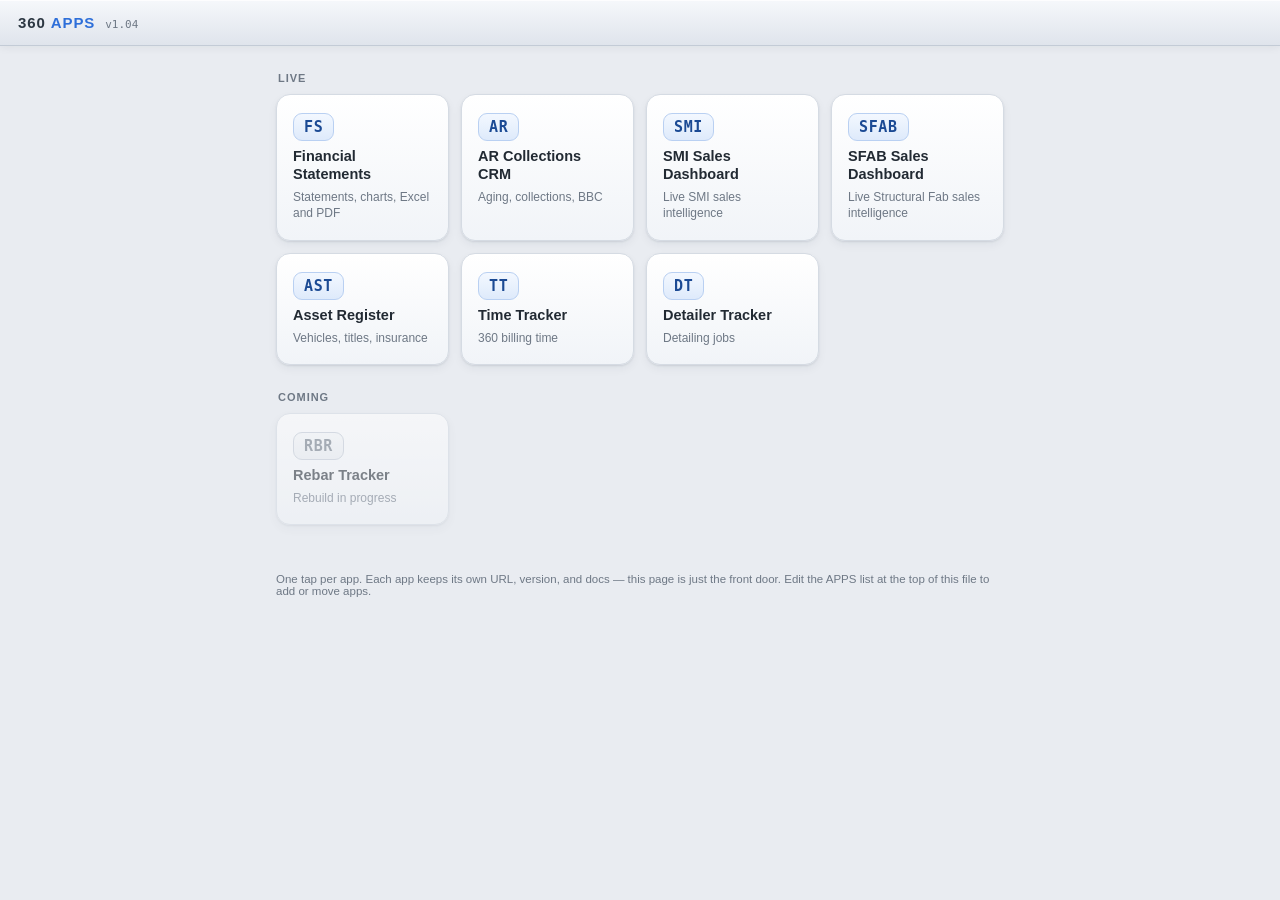
==== index.html @ 9ad6a9b8 "Fix Detailer Tracker hub link" ====
<!doctype html>
<html lang="en">
<head>
<meta charset="utf-8">
<meta name="viewport" content="width=device-width,initial-scale=1">
<title>360 Apps</title>
<style>
:root{
  --bg:#E9ECF1; --ink:#222A33; --muted:#6E7885; --line:#D5DBE3; --line2:#C3CBD6;
  --silver1:#FDFDFE; --silver2:#E6EAF0;
  --blue:#2E6FD9; --blue2:#1F5AB8; --blue-line:#B9D0F2;
  --mono:ui-monospace,SFMono-Regular,Menlo,Consolas,monospace;
  --sans:-apple-system,BlinkMacSystemFont,"Segoe UI",Roboto,Helvetica,Arial,sans-serif;
  --lift:0 1px 0 rgba(255,255,255,.9) inset, 0 1px 2px rgba(28,40,58,.10), 0 4px 10px rgba(28,40,58,.05);
  --press:0 1px 2px rgba(28,40,58,.14) inset;
}
*{box-sizing:border-box}
body{margin:0;background:var(--bg);color:var(--ink);font-family:var(--sans);-webkit-text-size-adjust:100%}
header{background:linear-gradient(180deg,#F6F8FB,#DFE4EC);border-bottom:1px solid var(--line2);
  padding:14px 18px;box-shadow:0 1px 0 rgba(255,255,255,.8) inset,0 2px 8px rgba(28,40,58,.06);
  display:flex;align-items:baseline;gap:10px}
.brand{font-weight:750;letter-spacing:.06em;font-size:15px;color:#2C3742}
.brand b{color:var(--blue)}
.ver{font-family:var(--mono);font-size:11px;color:var(--muted)}
main{max-width:760px;margin:0 auto;padding:22px 16px 48px}
.grid{display:grid;grid-template-columns:repeat(auto-fill,minmax(160px,1fr));gap:12px}
a.app{display:flex;flex-direction:column;gap:6px;padding:18px 16px;border-radius:14px;text-decoration:none;color:var(--ink);
  background:linear-gradient(180deg,#FFFFFF,#F1F4F8);border:1px solid var(--line);box-shadow:var(--lift);min-height:112px}
a.app:hover{background:linear-gradient(180deg,#fff,#EDF1F6);border-color:#AEBCCB}
a.app:active{box-shadow:var(--press);transform:translateY(1px)}
a.app .glyph{font-family:var(--mono);font-weight:800;font-size:15px;letter-spacing:.04em;color:#1B4A94;
  background:linear-gradient(180deg,#F3F8FF,#DEEAFB);border:1px solid var(--blue-line);border-radius:9px;
  padding:4px 10px;align-self:flex-start}
a.app .nm{font-weight:700;font-size:14.5px;line-height:1.25}
a.app .ds{font-size:12px;color:var(--muted);line-height:1.35}
a.app.soon{opacity:.55;pointer-events:none}
a.app.soon .glyph{color:var(--muted);background:linear-gradient(180deg,#F8F9FB,#EBEEF2);border-color:var(--line2)}
.sect{font-size:11px;text-transform:uppercase;letter-spacing:.09em;color:var(--muted);font-weight:700;margin:26px 2px 10px}
.sect:first-of-type{margin-top:4px}
footer{max-width:760px;margin:0 auto;padding:0 16px 30px;font-size:11.5px;color:var(--muted)}
</style>
</head>
<body>
<header><span class="brand">360 <b>APPS</b></span><span class="ver">v1.04</span></header>
<main>
  <div class="sect">Live</div>
  <div class="grid" id="live"></div>
  <div class="sect">Coming</div>
  <div class="grid" id="soon"></div>
</main>
<footer>One tap per app. Each app keeps its own URL, version, and docs — this page is just the front door. Edit the APPS list at the top of this file to add or move apps.</footer>
<script>
// ====== EDIT THIS LIST ======
const APPS=[
  {glyph:"FS",   name:"Financial Statements", desc:"Statements, charts, Excel and PDF",       url:"https://jonj360.github.io/financial-statements/", live:true},
  {glyph:"AR",   name:"AR Collections CRM",   desc:"Aging, collections, BBC",                 url:"https://jonj360.github.io/SMI-AR-CRM/",          live:true},
  {glyph:"SMI",  name:"SMI Sales Dashboard",  desc:"Live SMI sales intelligence",             url:"https://jonj360.github.io/SMI-Sales-Dashboard/", live:true},
  {glyph:"SFAB", name:"SFAB Sales Dashboard", desc:"Live Structural Fab sales intelligence", url:"https://jonj360.github.io/SFAB-Sales-Dashboard/",live:true},
  {glyph:"AST",  name:"Asset Register",        desc:"Vehicles, titles, insurance",             url:"https://jonj360.github.io/assets/",              live:true},
  {glyph:"TT",   name:"Time Tracker",          desc:"360 billing time",                        url:"https://jonj360.github.io/timetracker/",         live:true},
  {glyph:"DT",   name:"Detailer Tracker",      desc:"Detailing jobs",                          url:"https://jonj360.github.io/weekly-tracker/",        live:true},
  {glyph:"RBR",  name:"Rebar Tracker",         desc:"Rebuild in progress",                     url:"#",                                              live:false}
];
// ============================
const esc=s=>String(s).replace(/[&<>"']/g,c=>({"&":"&amp;","<":"&lt;",">":"&gt;",'"':"&quot;","'":"&#39;"}[c]));
const card=a=>`<a class="app${a.live?"":" soon"}" href="${esc(a.url)}">
  <span class="glyph">${esc(a.glyph)}</span>
  <span class="nm">${esc(a.name)}</span>
  <span class="ds">${esc(a.desc)}</span></a>`;
document.getElementById("live").innerHTML=APPS.filter(a=>a.live).map(card).join("");
document.getElementById("soon").innerHTML=APPS.filter(a=>!a.live).map(card).join("")||'<span class="ds" style="color:var(--muted);font-size:12px">Nothing queued.</span>';
</script>
</body>
</html>
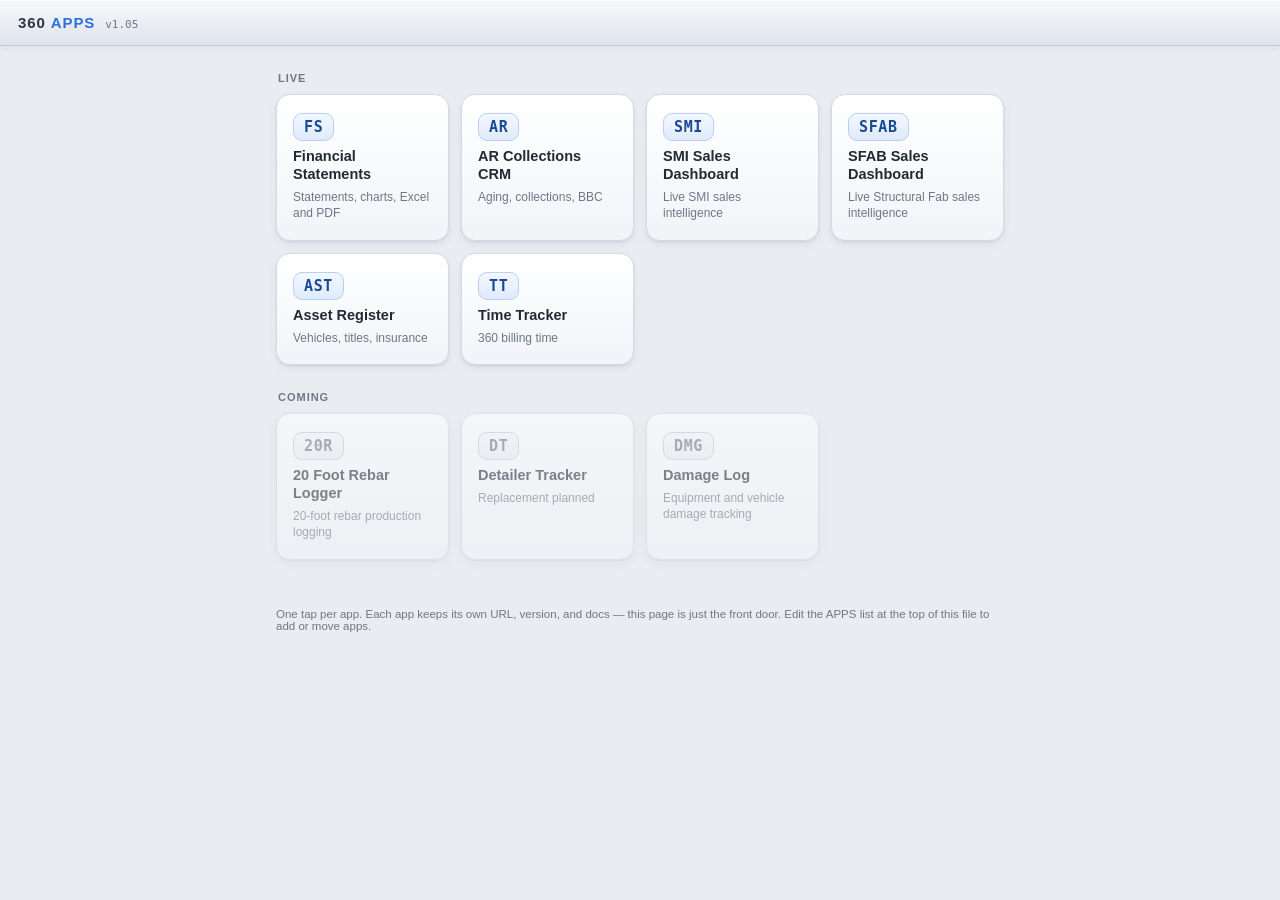
==== commit 90186d57: "Update coming apps lineup" ====
--- a/index.html
+++ b/index.html
@@ -41,7 +41,7 @@
 </style>
 </head>
 <body>
-<header><span class="brand">360 <b>APPS</b></span><span class="ver">v1.04</span></header>
+<header><span class="brand">360 <b>APPS</b></span><span class="ver">v1.05</span></header>
 <main>
   <div class="sect">Live</div>
   <div class="grid" id="live"></div>
@@ -58,8 +58,9 @@
   {glyph:"SFAB", name:"SFAB Sales Dashboard", desc:"Live Structural Fab sales intelligence", url:"https://jonj360.github.io/SFAB-Sales-Dashboard/",live:true},
   {glyph:"AST",  name:"Asset Register",        desc:"Vehicles, titles, insurance",             url:"https://jonj360.github.io/assets/",              live:true},
   {glyph:"TT",   name:"Time Tracker",          desc:"360 billing time",                        url:"https://jonj360.github.io/timetracker/",         live:true},
-  {glyph:"DT",   name:"Detailer Tracker",      desc:"Detailing jobs",                          url:"https://jonj360.github.io/weekly-tracker/",        live:true},
-  {glyph:"RBR",  name:"Rebar Tracker",         desc:"Rebuild in progress",                     url:"#",                                              live:false}
+  {glyph:"20R",  name:"20 Foot Rebar Logger",  desc:"20-foot rebar production logging",        url:"#",                                              live:false},
+  {glyph:"DT",   name:"Detailer Tracker",      desc:"Replacement planned",                     url:"#",                                              live:false},
+  {glyph:"DMG",  name:"Damage Log",             desc:"Equipment and vehicle damage tracking",    url:"#",                                              live:false}
 ];
 // ============================
 const esc=s=>String(s).replace(/[&<>"']/g,c=>({"&":"&amp;","<":"&lt;",">":"&gt;",'"':"&quot;","'":"&#39;"}[c]));
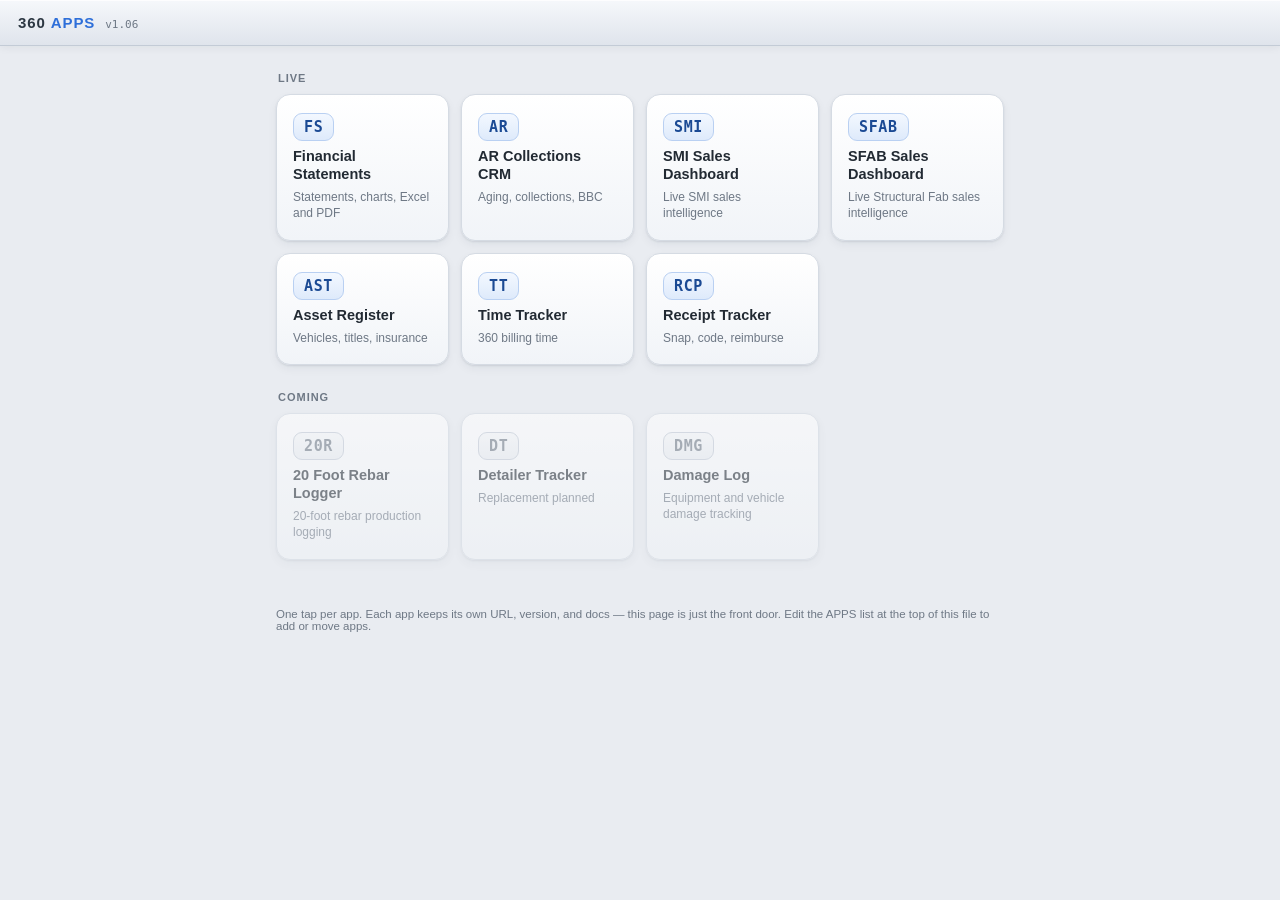
==== commit bc21c59a: "Add Receipt Tracker to hub (v1.06)" ====
--- a/index.html
+++ b/index.html
@@ -41,7 +41,7 @@
 </style>
 </head>
 <body>
-<header><span class="brand">360 <b>APPS</b></span><span class="ver">v1.05</span></header>
+<header><span class="brand">360 <b>APPS</b></span><span class="ver">v1.06</span></header>
 <main>
   <div class="sect">Live</div>
   <div class="grid" id="live"></div>
@@ -58,6 +58,7 @@
   {glyph:"SFAB", name:"SFAB Sales Dashboard", desc:"Live Structural Fab sales intelligence", url:"https://jonj360.github.io/SFAB-Sales-Dashboard/",live:true},
   {glyph:"AST",  name:"Asset Register",        desc:"Vehicles, titles, insurance",             url:"https://jonj360.github.io/assets/",              live:true},
   {glyph:"TT",   name:"Time Tracker",          desc:"360 billing time",                        url:"https://jonj360.github.io/timetracker/",         live:true},
+  {glyph:"RCP",  name:"Receipt Tracker",       desc:"Snap, code, reimburse",                    url:"https://jonj360.github.io/receipts/",            live:true},
   {glyph:"20R",  name:"20 Foot Rebar Logger",  desc:"20-foot rebar production logging",        url:"#",                                              live:false},
   {glyph:"DT",   name:"Detailer Tracker",      desc:"Replacement planned",                     url:"#",                                              live:false},
   {glyph:"DMG",  name:"Damage Log",             desc:"Equipment and vehicle damage tracking",    url:"#",                                              live:false}
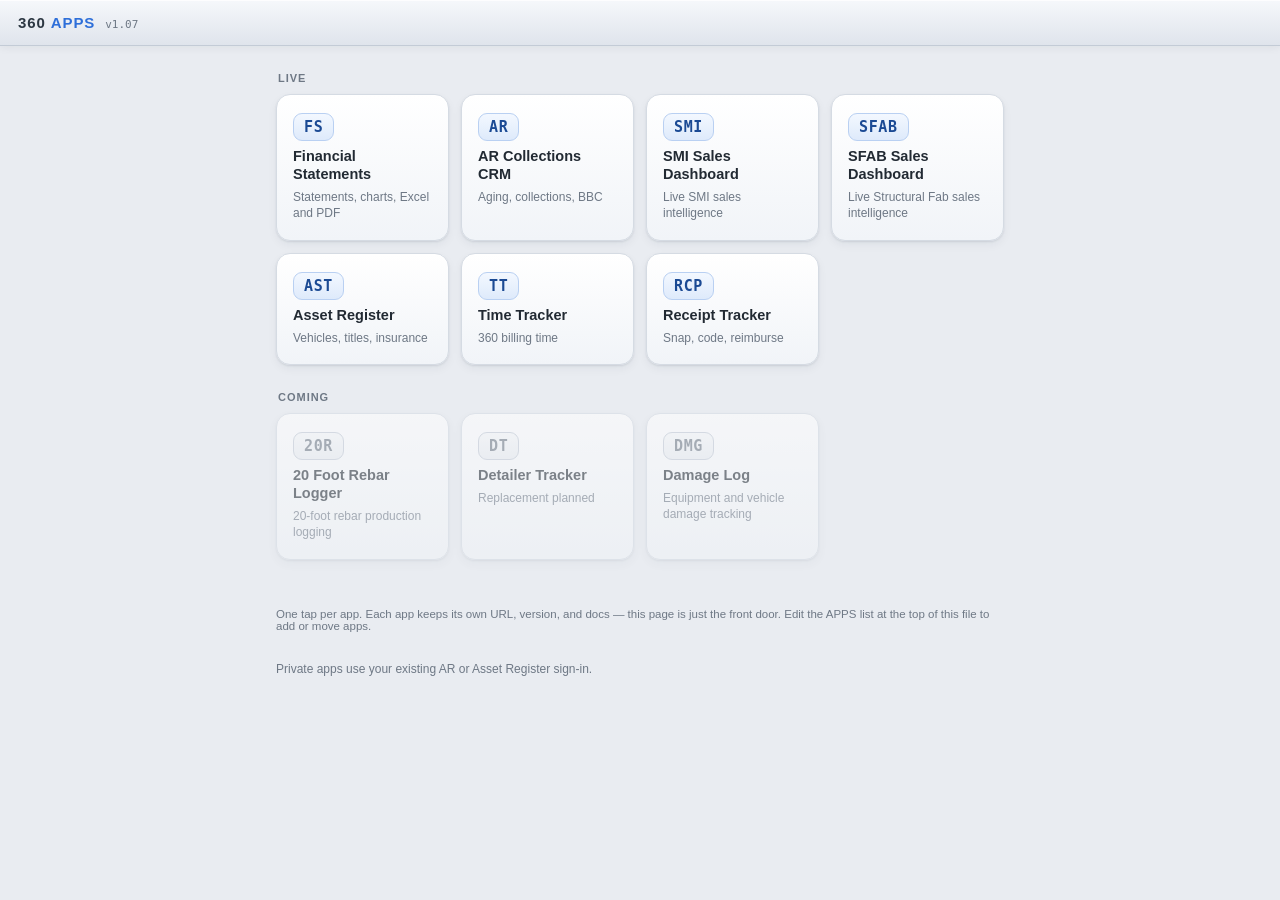
==== commit 9eb9d07e: "Add Jon-only AP hub card using existing 360 sessions" ====
--- a/index.html
+++ b/index.html
@@ -41,7 +41,7 @@
 </style>
 </head>
 <body>
-<header><span class="brand">360 <b>APPS</b></span><span class="ver">v1.06</span></header>
+<header><span class="brand">360 <b>APPS</b></span><span class="ver">v1.07</span></header>
 <main>
   <div class="sect">Live</div>
   <div class="grid" id="live"></div>
@@ -54,6 +54,7 @@
 const APPS=[
   {glyph:"FS",   name:"Financial Statements", desc:"Statements, charts, Excel and PDF",       url:"https://jonj360.github.io/financial-statements/", live:true},
   {glyph:"AR",   name:"AR Collections CRM",   desc:"Aging, collections, BBC",                 url:"https://jonj360.github.io/SMI-AR-CRM/",          live:true},
+  {glyph:"AP",   name:"Accounts Payable SMI/SFAB", desc:"Payables, payment planning, vendor follow-up", url:"https://jonj360.github.io/SMI-AP-CRM/", live:true, ownerUid:"b605d98f-498e-4a94-94cf-e055ed2b5fcc"},
   {glyph:"SMI",  name:"SMI Sales Dashboard",  desc:"Live SMI sales intelligence",             url:"https://jonj360.github.io/SMI-Sales-Dashboard/", live:true},
   {glyph:"SFAB", name:"SFAB Sales Dashboard", desc:"Live Structural Fab sales intelligence", url:"https://jonj360.github.io/SFAB-Sales-Dashboard/",live:true},
   {glyph:"AST",  name:"Asset Register",        desc:"Vehicles, titles, insurance",             url:"https://jonj360.github.io/assets/",              live:true},
@@ -69,8 +70,17 @@
   <span class="glyph">${esc(a.glyph)}</span>
   <span class="nm">${esc(a.name)}</span>
   <span class="ds">${esc(a.desc)}</span></a>`;
-document.getElementById("live").innerHTML=APPS.filter(a=>a.live).map(card).join("");
-document.getElementById("soon").innerHTML=APPS.filter(a=>!a.live).map(card).join("")||'<span class="ds" style="color:var(--muted);font-size:12px">Nothing queued.</span>';
+// Visibility only: each destination must still enforce its own backend authorization.
+function renderApps(verifiedUser=null){
+  const visible=APPS.filter(a=>!a.ownerUid||a.ownerUid===verifiedUser?.id);
+  document.getElementById("live").innerHTML=visible.filter(a=>a.live).map(card).join("");
+  document.getElementById("soon").innerHTML=visible.filter(a=>!a.live).map(card).join("")||'<span class="ds" style="color:var(--muted);font-size:12px">Nothing queued.</span>';
+}
+renderApps();
 </script>
+<p id="identity-status" style="max-width:728px;margin:0 auto 20px;color:var(--muted);font-size:12px" role="status">Checking your existing 360 sign-in…</p>
+<script src="./vendor/supabase.min.js"></script>
+<script src="./shared-session.js"></script>
+<script src="./hub-auth.js"></script>
 </body>
 </html>
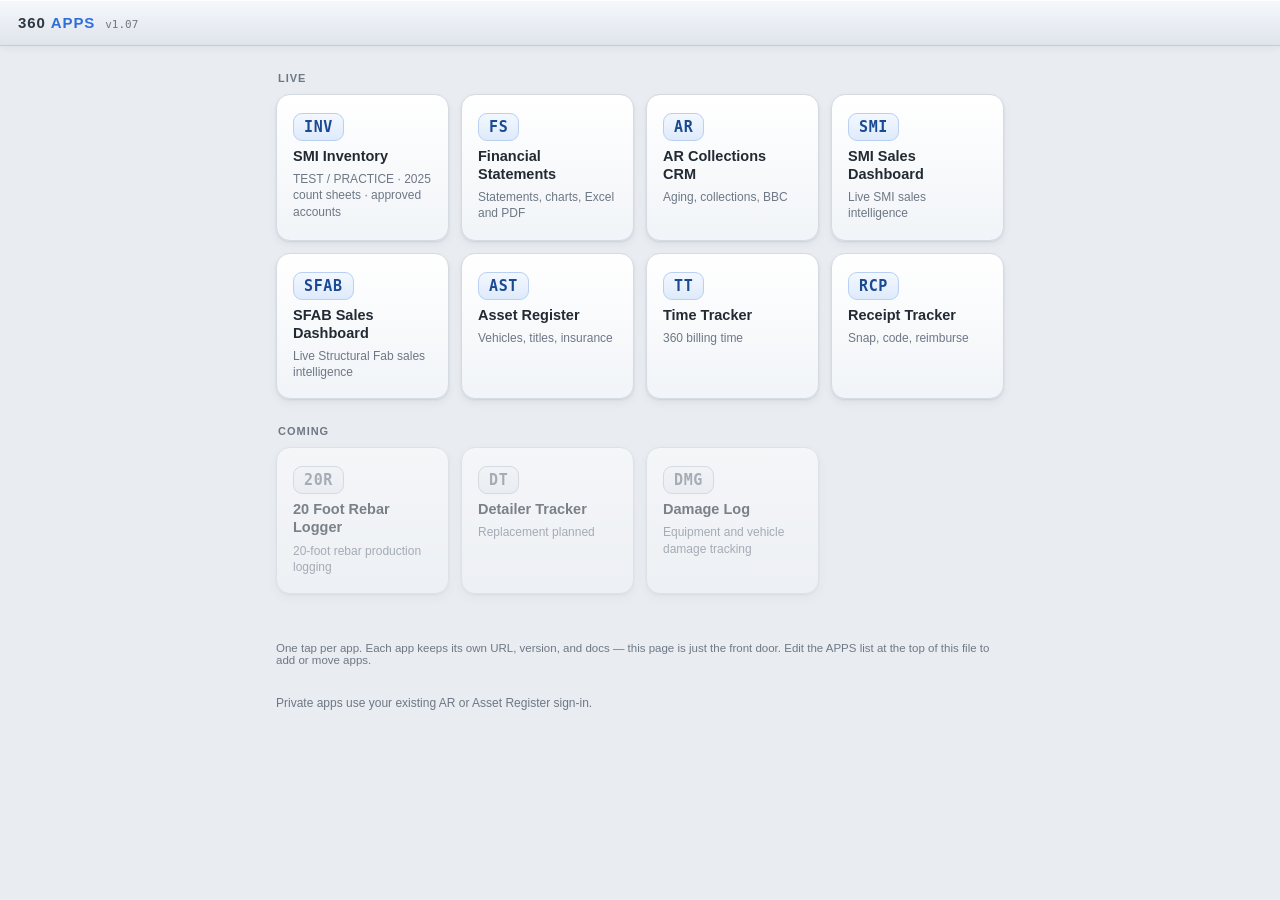
==== commit e68ff14c: "Add SMI Inventory test/practice pilot to Hub" ====
--- a/index.html
+++ b/index.html
@@ -52,6 +52,7 @@
 <script>
 // ====== EDIT THIS LIST ======
 const APPS=[
+  {glyph:"INV", name:"SMI Inventory", desc:"TEST / PRACTICE · 2025 count sheets · approved accounts", url:"https://jonj360.github.io/SMI-Inventory/", live:true},
   {glyph:"FS",   name:"Financial Statements", desc:"Statements, charts, Excel and PDF",       url:"https://jonj360.github.io/financial-statements/", live:true},
   {glyph:"AR",   name:"AR Collections CRM",   desc:"Aging, collections, BBC",                 url:"https://jonj360.github.io/SMI-AR-CRM/",          live:true},
   {glyph:"AP",   name:"Accounts Payable SMI/SFAB", desc:"Payables, payment planning, vendor follow-up", url:"https://jonj360.github.io/SMI-AP-CRM/", live:true, ownerUid:"b605d98f-498e-4a94-94cf-e055ed2b5fcc"},
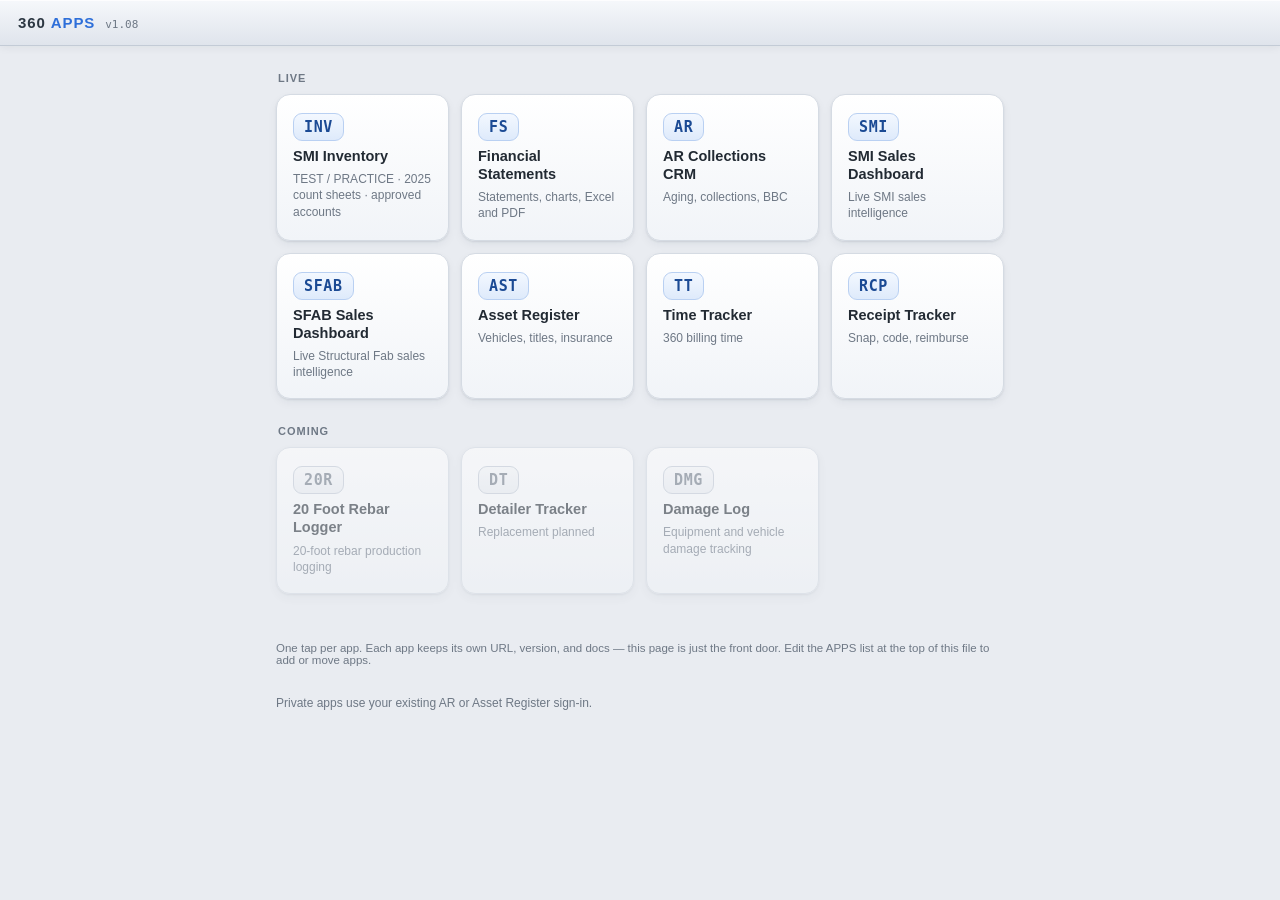
==== commit a2d0594f: "Publish Corporate frontend and exact-owner Hub card" ====
--- a/index.html
+++ b/index.html
@@ -41,7 +41,7 @@
 </style>
 </head>
 <body>
-<header><span class="brand">360 <b>APPS</b></span><span class="ver">v1.07</span></header>
+<header><span class="brand">360 <b>APPS</b></span><span class="ver">v1.08</span></header>
 <main>
   <div class="sect">Live</div>
   <div class="grid" id="live"></div>
@@ -52,6 +52,7 @@
 <script>
 // ====== EDIT THIS LIST ======
 const APPS=[
+  {glyph:"CORP", name:"Corporate", desc:"Companies, officers, documents", url:"https://jonj360.github.io/apps/corporate/", live:true, ownerUid:"b605d98f-498e-4a94-94cf-e055ed2b5fcc"},
   {glyph:"INV", name:"SMI Inventory", desc:"TEST / PRACTICE · 2025 count sheets · approved accounts", url:"https://jonj360.github.io/SMI-Inventory/", live:true},
   {glyph:"FS",   name:"Financial Statements", desc:"Statements, charts, Excel and PDF",       url:"https://jonj360.github.io/financial-statements/", live:true},
   {glyph:"AR",   name:"AR Collections CRM",   desc:"Aging, collections, BBC",                 url:"https://jonj360.github.io/SMI-AR-CRM/",          live:true},
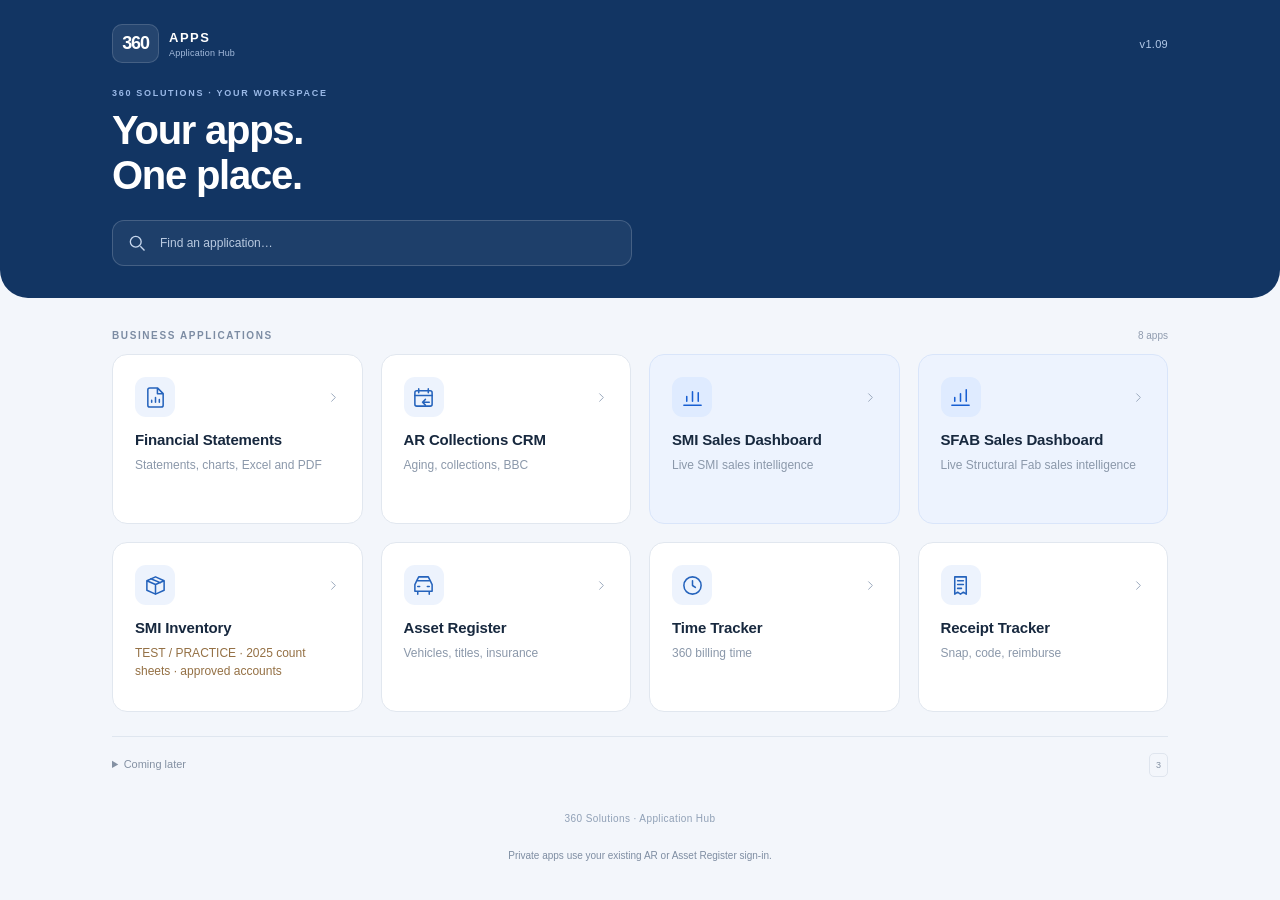
==== commit 65c9267a: "feat(hub): publish approved Executive Portfolio style (v1.09)" ====
--- a/index.html
+++ b/index.html
@@ -4,51 +4,10 @@
 <meta charset="utf-8">
 <meta name="viewport" content="width=device-width,initial-scale=1">
 <title>360 Apps</title>
-<style>
-:root{
-  --bg:#E9ECF1; --ink:#222A33; --muted:#6E7885; --line:#D5DBE3; --line2:#C3CBD6;
-  --silver1:#FDFDFE; --silver2:#E6EAF0;
-  --blue:#2E6FD9; --blue2:#1F5AB8; --blue-line:#B9D0F2;
-  --mono:ui-monospace,SFMono-Regular,Menlo,Consolas,monospace;
-  --sans:-apple-system,BlinkMacSystemFont,"Segoe UI",Roboto,Helvetica,Arial,sans-serif;
-  --lift:0 1px 0 rgba(255,255,255,.9) inset, 0 1px 2px rgba(28,40,58,.10), 0 4px 10px rgba(28,40,58,.05);
-  --press:0 1px 2px rgba(28,40,58,.14) inset;
-}
-*{box-sizing:border-box}
-body{margin:0;background:var(--bg);color:var(--ink);font-family:var(--sans);-webkit-text-size-adjust:100%}
-header{background:linear-gradient(180deg,#F6F8FB,#DFE4EC);border-bottom:1px solid var(--line2);
-  padding:14px 18px;box-shadow:0 1px 0 rgba(255,255,255,.8) inset,0 2px 8px rgba(28,40,58,.06);
-  display:flex;align-items:baseline;gap:10px}
-.brand{font-weight:750;letter-spacing:.06em;font-size:15px;color:#2C3742}
-.brand b{color:var(--blue)}
-.ver{font-family:var(--mono);font-size:11px;color:var(--muted)}
-main{max-width:760px;margin:0 auto;padding:22px 16px 48px}
-.grid{display:grid;grid-template-columns:repeat(auto-fill,minmax(160px,1fr));gap:12px}
-a.app{display:flex;flex-direction:column;gap:6px;padding:18px 16px;border-radius:14px;text-decoration:none;color:var(--ink);
-  background:linear-gradient(180deg,#FFFFFF,#F1F4F8);border:1px solid var(--line);box-shadow:var(--lift);min-height:112px}
-a.app:hover{background:linear-gradient(180deg,#fff,#EDF1F6);border-color:#AEBCCB}
-a.app:active{box-shadow:var(--press);transform:translateY(1px)}
-a.app .glyph{font-family:var(--mono);font-weight:800;font-size:15px;letter-spacing:.04em;color:#1B4A94;
-  background:linear-gradient(180deg,#F3F8FF,#DEEAFB);border:1px solid var(--blue-line);border-radius:9px;
-  padding:4px 10px;align-self:flex-start}
-a.app .nm{font-weight:700;font-size:14.5px;line-height:1.25}
-a.app .ds{font-size:12px;color:var(--muted);line-height:1.35}
-a.app.soon{opacity:.55;pointer-events:none}
-a.app.soon .glyph{color:var(--muted);background:linear-gradient(180deg,#F8F9FB,#EBEEF2);border-color:var(--line2)}
-.sect{font-size:11px;text-transform:uppercase;letter-spacing:.09em;color:var(--muted);font-weight:700;margin:26px 2px 10px}
-.sect:first-of-type{margin-top:4px}
-footer{max-width:760px;margin:0 auto;padding:0 16px 30px;font-size:11.5px;color:var(--muted)}
-</style>
+<link rel="stylesheet" href="executive-hub.css?v=1.09">
 </head>
 <body>
-<header><span class="brand">360 <b>APPS</b></span><span class="ver">v1.08</span></header>
-<main>
-  <div class="sect">Live</div>
-  <div class="grid" id="live"></div>
-  <div class="sect">Coming</div>
-  <div class="grid" id="soon"></div>
-</main>
-<footer>One tap per app. Each app keeps its own URL, version, and docs — this page is just the front door. Edit the APPS list at the top of this file to add or move apps.</footer>
+<div class="mast"><header><a class="brand" href="./" aria-label="360 Apps home"><span class="brand-mark">360</span><span class="brand-type">APPS<span>Application Hub</span></span></a><span class="ver">v1.09</span></header><div class="intro"><div class="eyebrow">360 SOLUTIONS · YOUR WORKSPACE</div><h1>Your apps.<br>One place.</h1><label class="search"><svg viewBox="0 0 24 24" fill="none" stroke="currentColor" stroke-width="1.6" aria-hidden="true"><circle cx="10.5" cy="10.5" r="6.5"/><path d="m16 16 5 5"/></svg><input id="appSearch" type="search" aria-label="Find an application" placeholder="Find an application…"></label></div></div><main><section><div class="section-head"><h2>Business applications</h2><span id="appCount" aria-live="polite"></span></div><div class="grid" id="live"></div><p class="empty" id="noMatches" hidden role="status">No matching applications. Try another search.</p></section><details class="planned"><summary>Coming later <span id="comingCount"></span></summary><div class="grid" id="soon"></div></details></main><footer>360 Solutions · Application Hub</footer>
 <script>
 // ====== EDIT THIS LIST ======
 const APPS=[
@@ -84,5 +43,6 @@
 <script src="./vendor/supabase.min.js"></script>
 <script src="./shared-session.js"></script>
 <script src="./hub-auth.js"></script>
+<script src="./executive-hub.js?v=1.09"></script>
 </body>
 </html>
--- a/executive-hub.css
+++ b/executive-hub.css
@@ -0,0 +1,3 @@
+*{box-sizing:border-box}html,body{margin:0;min-height:100%;font-family:Segoe UI,Arial,sans-serif;-webkit-font-smoothing:antialiased}body{background:#f4f6fa;color:#17283e;font-size:14px}button,input{font:inherit}a,button{-webkit-tap-highlight-color:transparent}button{cursor:pointer}button:focus-visible,a:focus-visible,input:focus-visible,summary:focus-visible{outline:3px solid #79a9ff;outline-offset:3px}svg{width:20px;height:20px;flex-shrink:0}button svg{pointer-events:none}header{display:flex;align-items:center;justify-content:space-between;padding:24px 22px 22px;max-width:620px;margin:auto}.brand{display:flex;align-items:center;gap:10px;text-decoration:none;color:inherit}.brand-mark{height:39px;width:47px;display:grid;place-items:center;background:#185fd2;color:white;border-radius:10px;font-size:18px;letter-spacing:-1.1px;font-weight:800}.brand-type{font-size:13px;letter-spacing:1.5px;font-weight:750}.brand-type>span{display:block;font-size:9px;font-weight:450;letter-spacing:.2px;color:#7e8da2;margin-top:3px}.view-button{height:40px;width:40px;background:none;border:1px solid #dce4ef;color:#70829b;border-radius:11px;display:grid;place-items:center}main{padding:0 22px 28px;max-width:620px;margin:auto}.search{display:flex;align-items:center;gap:11px;border:1px solid #dce4ee;border-radius:12px;padding:0 14px;height:48px;background:white;color:#8c9ab0}.search input{border:0;outline:none!important;background:none;min-width:0;width:100%;height:100%;font-size:12px;color:inherit}.search input::placeholder{color:#91a0b3}.key{display:none}.section-head{display:flex;justify-content:space-between;align-items:center;margin:24px 0 13px}.section-head h2{font-size:10px;letter-spacing:1.6px;text-transform:uppercase;margin:0;font-weight:750;color:#7c8ca3}.section-head span{font-size:10px;color:#8f9bae}.grid{display:grid;grid-template-columns:minmax(0,1fr) minmax(0,1fr);gap:12px}.app{color:inherit;text-decoration:none;min-width:0;transition:background .15s,border-color .15s,transform .15s}.app:hover{transform:translateY(-2px);border-color:#8eb2ef}.app-icon{display:grid;place-items:center;width:40px;height:40px;border-radius:11px;flex-shrink:0;color:#2563bc;background:#edf3fd}.app-icon svg{width:23px;height:23px}.app strong{display:block;font-size:13px;font-weight:650;line-height:1.35;letter-spacing:-.15px}.app small{display:block;font-size:10px;color:#8b98aa;line-height:1.5;margin-top:5px}.app>.app-text{min-width:0}.app>svg{color:#9caabe;width:15px;height:15px}.tile{position:relative;display:flex;flex-direction:column;align-items:flex-start;background:white;border:1px solid #e1e7ef;border-radius:15px;padding:17px 15px;min-height:153px;gap:13px}.tile>svg{position:absolute;right:14px;top:30px}.app[data-glyph="INV"] small{color:#9b7442}.row{display:flex;align-items:center;gap:13px;padding:17px 0;border-bottom:1px solid #e5eaf2}.row>.app-text{flex:1}.row strong{font-size:13px}.planned{margin-top:24px;color:#8491a3;font-size:11px;border-top:1px solid #dfe6ef;padding-top:16px}.planned summary{cursor:pointer;min-height:32px;line-height:22px}.planned summary span{float:right;border:1px solid #dfe5ee;border-radius:5px;padding:0 6px;font-size:9px}.planned div{padding:12px 0}.planned strong{font-size:12px;font-weight:550;color:#6a7f9a}.planned small{display:block;font-size:10px;margin-top:4px}.preview-footer{text-align:center;color:#9aa6b7;font-size:8px;letter-spacing:1px;margin:24px 0 0}.empty{color:#8293a9;text-align:center;padding:25px;font-size:13px}.filters{display:flex;gap:7px;overflow:auto;scrollbar-width:none;margin:17px 0 0}.filters button{padding:9px 12px;border-radius:7px;border:1px solid #dde5f0;background:transparent;color:#7688a3;font-size:10px;white-space:nowrap;min-height:36px}.filters button.active{background:#1e63d9;border-color:#1e63d9;color:#fff}h1{letter-spacing:-1.25px;font-weight:650;line-height:1.13}.toast{position:fixed;bottom:22px;left:22px;right:22px;z-index:20;background:#173251;color:white;border-radius:13px;padding:15px;font-size:12px;line-height:1.6;box-shadow:0 12px 40px #00132b33}.toast[hidden],[hidden]{display:none!important}@media(min-width:800px){main,header{max-width:700px}.grid{grid-template-columns:repeat(3,minmax(0,1fr))}}body{background:#f3f6fb}.mast{background:#123563;padding-bottom:24px;border-radius:0 0 23px 23px}.mast header{color:#fff;padding-bottom:25px}.mast .brand-mark{background:#ffffff15;border:1px solid #ffffff25}.mast .brand-type>span{color:#a4bbdc}.mast .view-button{color:#b9cde8;border-color:#ffffff25}.intro{max-width:620px;margin:auto;padding:0 22px}.intro .eyebrow{color:#9ab9e7;font-size:9px;font-weight:700;letter-spacing:1.7px}.intro h1{font-size:32px;color:#fff;margin:10px 0 22px}.intro .search{background:#ffffff0d;border-color:#ffffff2c;color:#c7d7ed;height:46px}.intro .search input::placeholder{color:#b9cae1}.section-head{margin-top:24px}.tile[data-glyph="SMI"],.tile[data-glyph="SFAB"]{background:#edf3fe;border-color:#d9e5fa}.tile[data-glyph="SMI"] .app-icon,.tile[data-glyph="SFAB"] .app-icon{background:#dfebff}.tile[data-glyph="SMI"] .app-icon svg,.tile[data-glyph="SFAB"] .app-icon svg{color:#185fd2}.tile strong{font-size:13px}.tile small{font-size:10px}.tile{min-height:150px}
+:root{--muted:#7e8da2}.app .nm{display:block;font-size:13px;font-weight:650;line-height:1.35;letter-spacing:-.15px}.app .ds{display:block;font-size:10px;color:#8b98aa;line-height:1.5;margin-top:5px}.app[data-glyph="INV"] .ds{color:#947044}.app .nm,.app .ds{overflow-wrap:anywhere}.mast .ver{font-size:11px;color:#b3c9e8;font-variant-numeric:tabular-nums;letter-spacing:.3px}.planned .grid{margin-top:10px}.planned .app{opacity:.65;pointer-events:none;box-shadow:none;min-height:130px}.planned .app-icon{background:#e8edf5;color:#7e8da2}.empty{border:1px dashed #cdd9ea;border-radius:12px;padding:24px}#identity-status{font-size:10px!important;line-height:1.6;max-width:576px!important;padding:0 22px;text-align:center}footer{color:#90a0b6;font-size:10px;text-align:center;padding:0 22px 24px;letter-spacing:.4px}
+@media(min-width:800px){header,.intro,main{max-width:1120px;padding-left:32px;padding-right:32px}.intro h1{font-size:40px}.intro .search{max-width:520px}.mast{border-radius:0 0 28px 28px;padding-bottom:32px}.tile{min-height:170px;padding:22px}.tile .app-text{max-width:100%}.tile>svg{right:21px;top:35px}.grid{gap:18px}.app .nm{font-size:15px}.app .ds{font-size:12px}.section-head{margin-top:32px}#identity-status{max-width:1056px!important}}@media(min-width:1100px){.grid{grid-template-columns:repeat(4,minmax(0,1fr))}}
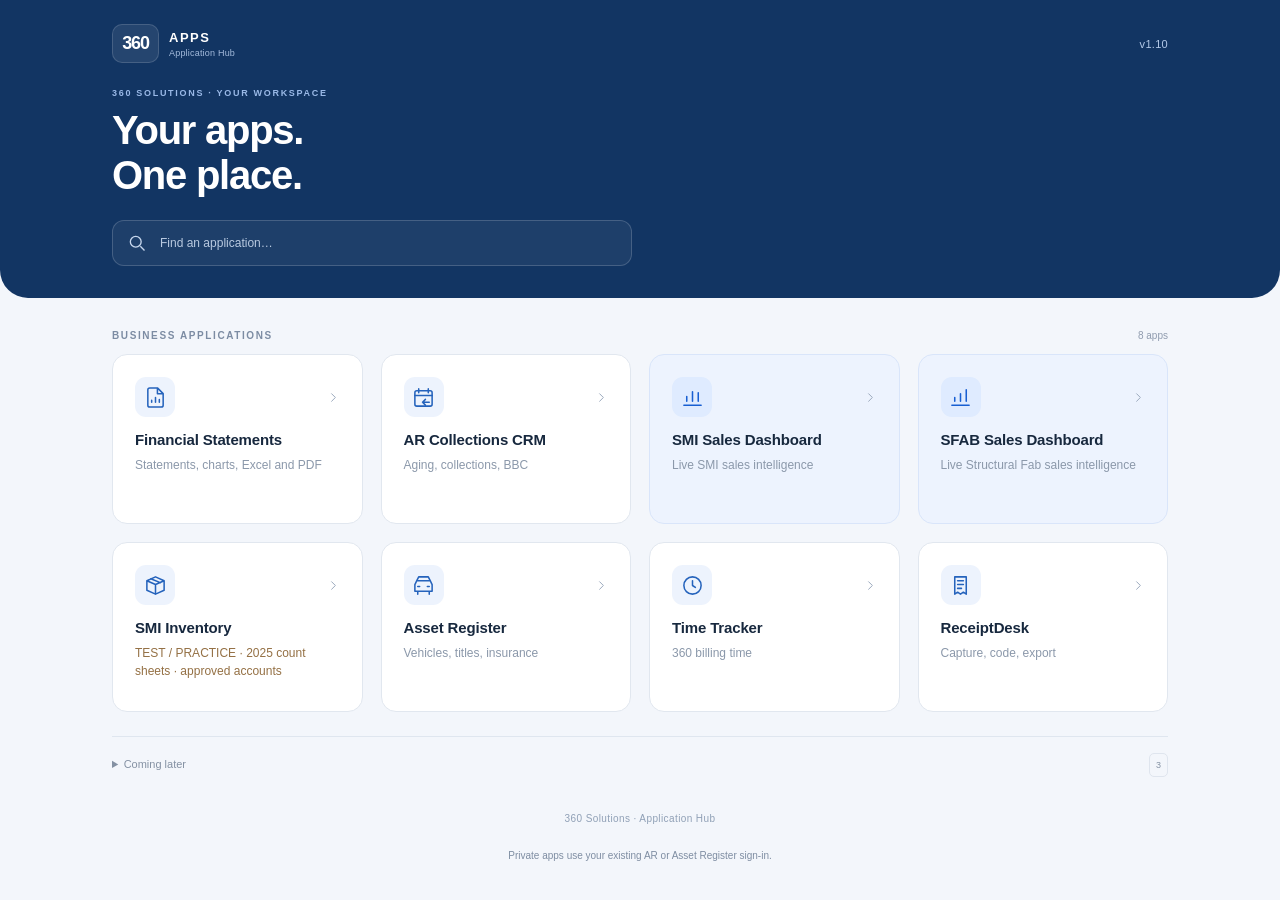
==== commit 5a9014ad: "Point Hub receipt card to ReceiptDesk private pilot" ====
--- a/index.html
+++ b/index.html
@@ -7,7 +7,7 @@
 <link rel="stylesheet" href="executive-hub.css?v=1.09">
 </head>
 <body>
-<div class="mast"><header><a class="brand" href="./" aria-label="360 Apps home"><span class="brand-mark">360</span><span class="brand-type">APPS<span>Application Hub</span></span></a><span class="ver">v1.09</span></header><div class="intro"><div class="eyebrow">360 SOLUTIONS · YOUR WORKSPACE</div><h1>Your apps.<br>One place.</h1><label class="search"><svg viewBox="0 0 24 24" fill="none" stroke="currentColor" stroke-width="1.6" aria-hidden="true"><circle cx="10.5" cy="10.5" r="6.5"/><path d="m16 16 5 5"/></svg><input id="appSearch" type="search" aria-label="Find an application" placeholder="Find an application…"></label></div></div><main><section><div class="section-head"><h2>Business applications</h2><span id="appCount" aria-live="polite"></span></div><div class="grid" id="live"></div><p class="empty" id="noMatches" hidden role="status">No matching applications. Try another search.</p></section><details class="planned"><summary>Coming later <span id="comingCount"></span></summary><div class="grid" id="soon"></div></details></main><footer>360 Solutions · Application Hub</footer>
+<div class="mast"><header><a class="brand" href="./" aria-label="360 Apps home"><span class="brand-mark">360</span><span class="brand-type">APPS<span>Application Hub</span></span></a><span class="ver">v1.10</span></header><div class="intro"><div class="eyebrow">360 SOLUTIONS · YOUR WORKSPACE</div><h1>Your apps.<br>One place.</h1><label class="search"><svg viewBox="0 0 24 24" fill="none" stroke="currentColor" stroke-width="1.6" aria-hidden="true"><circle cx="10.5" cy="10.5" r="6.5"/><path d="m16 16 5 5"/></svg><input id="appSearch" type="search" aria-label="Find an application" placeholder="Find an application…"></label></div></div><main><section><div class="section-head"><h2>Business applications</h2><span id="appCount" aria-live="polite"></span></div><div class="grid" id="live"></div><p class="empty" id="noMatches" hidden role="status">No matching applications. Try another search.</p></section><details class="planned"><summary>Coming later <span id="comingCount"></span></summary><div class="grid" id="soon"></div></details></main><footer>360 Solutions · Application Hub</footer>
 <script>
 // ====== EDIT THIS LIST ======
 const APPS=[
@@ -20,7 +20,7 @@
   {glyph:"SFAB", name:"SFAB Sales Dashboard", desc:"Live Structural Fab sales intelligence", url:"https://jonj360.github.io/SFAB-Sales-Dashboard/",live:true},
   {glyph:"AST",  name:"Asset Register",        desc:"Vehicles, titles, insurance",             url:"https://jonj360.github.io/assets/",              live:true},
   {glyph:"TT",   name:"Time Tracker",          desc:"360 billing time",                        url:"https://jonj360.github.io/timetracker/",         live:true},
-  {glyph:"RCP",  name:"Receipt Tracker",       desc:"Snap, code, reimburse",                    url:"https://jonj360.github.io/receipts/",            live:true},
+  {glyph:"RCP",  name:"ReceiptDesk",           desc:"Capture, code, export",                    url:"https://jonj360.github.io/receiptdesk-preview/pilot/?v=9994f15", live:true},
   {glyph:"20R",  name:"20 Foot Rebar Logger",  desc:"20-foot rebar production logging",        url:"#",                                              live:false},
   {glyph:"DT",   name:"Detailer Tracker",      desc:"Replacement planned",                     url:"#",                                              live:false},
   {glyph:"DMG",  name:"Damage Log",             desc:"Equipment and vehicle damage tracking",    url:"#",                                              live:false}
